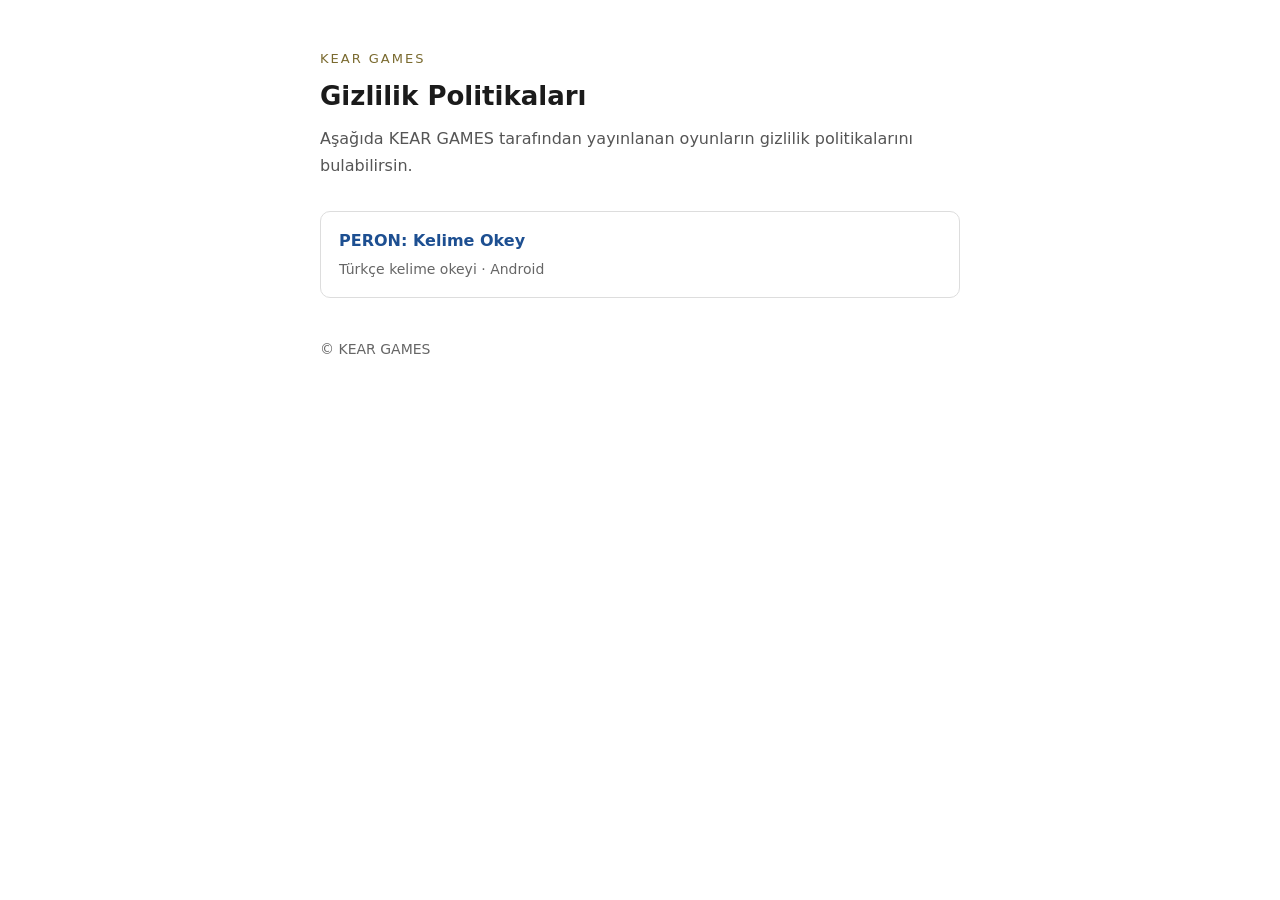
==== gizlilik/index.html @ 0ea86627 "KEAR GAMES sayfalari: ana sayfa ve gizlilik politikalari keargames.com adresinde GitHub Pages ile ya" ====
<!doctype html>
<html lang="tr">
<head>
<meta charset="utf-8">
<meta name="viewport" content="width=device-width, initial-scale=1">
<title>KEAR GAMES — Gizlilik Politikaları</title>
<meta name="description" content="KEAR GAMES oyunlarının gizlilik politikaları.">
<style>
  :root{ color-scheme: light dark; }
  *{ box-sizing:border-box; }
  body{
    margin:0 auto; padding:48px 20px 64px; max-width:680px;
    font:16px/1.65 system-ui, -apple-system, "Segoe UI", Roboto, sans-serif;
    color:#1b1b1b; background:#fff;
  }
  .marka{ font-size:13px; letter-spacing:2px; text-transform:uppercase; color:#7a6a2f; margin:0 0 6px; }
  h1{ font-size:26px; margin:0 0 8px; }
  p.alt{ color:#555; margin:0 0 32px; }
  ul{ list-style:none; padding:0; margin:0; }
  li a{
    display:block; padding:16px 18px; border:1px solid #ddd; border-radius:10px;
    text-decoration:none; color:#1d4f91; font-weight:600; margin-bottom:12px;
  }
  li a span{ display:block; font-weight:400; font-size:14px; color:#666; margin-top:3px; }
  footer{ margin-top:40px; font-size:14px; color:#666; }
  @media (prefers-color-scheme: dark){
    body{ color:#e8e6e1; background:#15171a; }
    .marka{ color:#c8b45f; } p.alt, footer, li a span{ color:#9a9a9a; }
    li a{ border-color:#333; color:#7fb0f0; }
  }
</style>
</head>
<body>

<p class="marka">KEAR GAMES</p>
<h1>Gizlilik Politikaları</h1>
<p class="alt">Aşağıda KEAR GAMES tarafından yayınlanan oyunların gizlilik politikalarını bulabilirsin.</p>

<ul>
  <li>
    <a href="peron/">PERON: Kelime Okey
      <span>Türkçe kelime okeyi · Android</span>
    </a>
  </li>
</ul>

<footer>
  <p>© KEAR GAMES</p>
</footer>

</body>
</html>
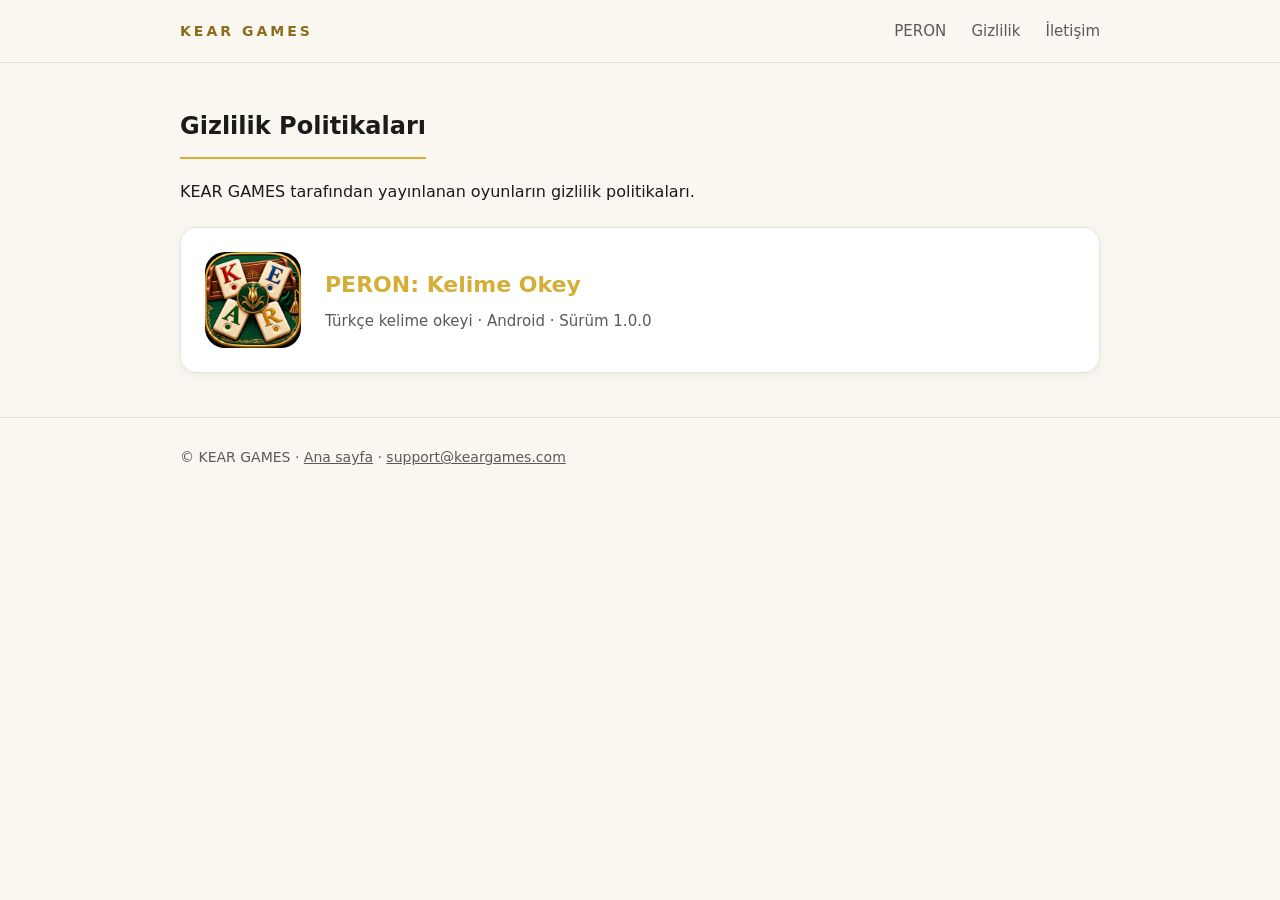
==== commit 79c9d615: "Marka sitesi: ana sayfa, PERON tanitim sayfasi ve ortak stil   index.html        KEAR GAMES ana sayf" ====
--- a/gizlilik/index.html
+++ b/gizlilik/index.html
@@ -3,49 +3,45 @@
 <head>
 <meta charset="utf-8">
 <meta name="viewport" content="width=device-width, initial-scale=1">
-<title>KEAR GAMES — Gizlilik Politikaları</title>
+<title>Gizlilik Politikaları — KEAR GAMES</title>
 <meta name="description" content="KEAR GAMES oyunlarının gizlilik politikaları.">
-<style>
-  :root{ color-scheme: light dark; }
-  *{ box-sizing:border-box; }
-  body{
-    margin:0 auto; padding:48px 20px 64px; max-width:680px;
-    font:16px/1.65 system-ui, -apple-system, "Segoe UI", Roboto, sans-serif;
-    color:#1b1b1b; background:#fff;
-  }
-  .marka{ font-size:13px; letter-spacing:2px; text-transform:uppercase; color:#7a6a2f; margin:0 0 6px; }
-  h1{ font-size:26px; margin:0 0 8px; }
-  p.alt{ color:#555; margin:0 0 32px; }
-  ul{ list-style:none; padding:0; margin:0; }
-  li a{
-    display:block; padding:16px 18px; border:1px solid #ddd; border-radius:10px;
-    text-decoration:none; color:#1d4f91; font-weight:600; margin-bottom:12px;
-  }
-  li a span{ display:block; font-weight:400; font-size:14px; color:#666; margin-top:3px; }
-  footer{ margin-top:40px; font-size:14px; color:#666; }
-  @media (prefers-color-scheme: dark){
-    body{ color:#e8e6e1; background:#15171a; }
-    .marka{ color:#c8b45f; } p.alt, footer, li a span{ color:#9a9a9a; }
-    li a{ border-color:#333; color:#7fb0f0; }
-  }
-</style>
+<link rel="icon" href="/gorseller/peron-ikon.png">
+<link rel="stylesheet" href="/stil.css">
 </head>
 <body>
 
-<p class="marka">KEAR GAMES</p>
-<h1>Gizlilik Politikaları</h1>
-<p class="alt">Aşağıda KEAR GAMES tarafından yayınlanan oyunların gizlilik politikalarını bulabilirsin.</p>
+<header class="ust">
+  <div class="kap">
+    <a class="logo" href="/">KEAR GAMES</a>
+    <nav>
+      <a href="/peron/">PERON</a>
+      <a href="/gizlilik/">Gizlilik</a>
+      <a href="mailto:support@keargames.com">İletişim</a>
+    </nav>
+  </div>
+</header>
 
-<ul>
-  <li>
-    <a href="peron/">PERON: Kelime Okey
-      <span>Türkçe kelime okeyi · Android</span>
+<div class="kap">
+  <section>
+    <h2>Gizlilik Politikaları</h2>
+    <p style="margin-bottom:22px">KEAR GAMES tarafından yayınlanan oyunların gizlilik politikaları.</p>
+
+    <a class="oyun" href="/gizlilik/peron/">
+      <img src="/gorseller/peron-ikon.png" alt="" width="96" height="96">
+      <div class="bilgi">
+        <h3>PERON: Kelime Okey</h3>
+        <p>Türkçe kelime okeyi · Android · Sürüm 1.0.0</p>
+      </div>
     </a>
-  </li>
-</ul>
+  </section>
+</div>
 
 <footer>
-  <p>© KEAR GAMES</p>
+  <div class="kap">
+    © KEAR GAMES ·
+    <a href="/">Ana sayfa</a> ·
+    <a href="mailto:support@keargames.com">support@keargames.com</a>
+  </div>
 </footer>
 
 </body>
--- a/stil.css
+++ b/stil.css
@@ -0,0 +1,78 @@
+/* KEAR GAMES — ortak stil. Harici kaynak yok. */
+:root{
+  --yesil:#0f4d33; --yesil-koyu:#0a3524; --altin:#d4af37;
+  --krem:#f3ede0; --metin:#e8e6e1; --soluk:#a9a49a; --kart:#12261d;
+}
+*{ box-sizing:border-box; margin:0; padding:0; }
+body{
+  font:16px/1.65 system-ui,-apple-system,"Segoe UI",Roboto,sans-serif;
+  color:var(--metin); background:var(--yesil-koyu);
+  background-image:radial-gradient(ellipse at 50% -10%, #16624180 0%, transparent 60%);
+  min-height:100vh;
+}
+.kap{ max-width:960px; margin:0 auto; padding:0 20px; }
+a{ color:var(--altin); }
+
+/* ---- ust menu ---- */
+header.ust{ border-bottom:1px solid #ffffff14; padding:18px 0; }
+header.ust .kap{ display:flex; align-items:center; justify-content:space-between; gap:16px; flex-wrap:wrap; }
+.logo{ font-weight:800; letter-spacing:3px; font-size:14px; text-transform:uppercase;
+  color:var(--altin); text-decoration:none; }
+nav a{ color:var(--soluk); text-decoration:none; margin-left:20px; font-size:15px; }
+nav a:hover{ color:var(--altin); }
+
+/* ---- hero ---- */
+.hero{ padding:56px 0 40px; text-align:center; }
+.hero img{ width:100%; max-width:760px; height:auto; border-radius:16px;
+  box-shadow:0 18px 50px #0006; }
+.hero h1{ font-size:clamp(28px,5vw,42px); line-height:1.15; margin:28px 0 12px; }
+.hero p{ color:var(--soluk); font-size:18px; max-width:620px; margin:0 auto; }
+
+/* ---- bolum ---- */
+section{ padding:44px 0; }
+h2{ font-size:24px; margin-bottom:20px; padding-bottom:10px;
+  border-bottom:2px solid var(--altin); display:inline-block; }
+
+/* ---- oyun karti ---- */
+.oyun{ display:flex; gap:24px; align-items:center; flex-wrap:wrap;
+  background:var(--kart); border:1px solid #ffffff14; border-radius:16px;
+  padding:24px; text-decoration:none; color:inherit; transition:transform .15s, border-color .15s; }
+.oyun:hover{ transform:translateY(-3px); border-color:var(--altin); }
+.oyun img{ width:96px; height:96px; border-radius:20px; flex:0 0 auto; }
+.oyun .bilgi{ flex:1; min-width:220px; }
+.oyun h3{ font-size:22px; color:var(--altin); margin-bottom:6px; }
+.oyun p{ color:var(--soluk); font-size:15px; }
+.rozet{ display:inline-block; margin-top:10px; font-size:12px; letter-spacing:1px;
+  text-transform:uppercase; background:#ffffff12; border:1px solid #ffffff20;
+  padding:4px 10px; border-radius:999px; color:var(--metin); }
+
+/* ---- ozellik listesi ---- */
+.ozellikler{ list-style:none; display:grid; gap:12px;
+  grid-template-columns:repeat(auto-fit,minmax(260px,1fr)); }
+.ozellikler li{ background:var(--kart); border:1px solid #ffffff12;
+  border-radius:12px; padding:14px 16px; font-size:15px; }
+.ozellikler li::before{ content:"◆ "; color:var(--altin); }
+
+/* ---- galeri ---- */
+.galeri{ display:grid; gap:14px; grid-template-columns:repeat(auto-fit,minmax(280px,1fr)); }
+.galeri img{ width:100%; height:auto; border-radius:12px; border:1px solid #ffffff14;
+  cursor:zoom-in; transition:transform .15s; display:block; }
+.galeri img:hover{ transform:scale(1.02); }
+
+/* ---- buyutec ---- */
+.buyutec{ position:fixed; inset:0; background:#000000e8; display:none;
+  align-items:center; justify-content:center; padding:20px; z-index:100; cursor:zoom-out; }
+.buyutec.acik{ display:flex; }
+.buyutec img{ max-width:100%; max-height:100%; border-radius:10px; }
+
+footer{ border-top:1px solid #ffffff14; padding:28px 0 48px; color:var(--soluk); font-size:14px; }
+footer a{ color:var(--soluk); }
+footer a:hover{ color:var(--altin); }
+
+@media (prefers-color-scheme: light){
+  body{ background:#faf7f0; background-image:none; color:#1b1b1b; }
+  :root{ --kart:#fff; --soluk:#5a5a5a; --metin:#1b1b1b; }
+  header.ust, footer{ border-color:#0000001a; }
+  .oyun, .ozellikler li{ border-color:#0000001a; box-shadow:0 2px 10px #0000000d; }
+  .logo{ color:#8a6d1f; } a{ color:#8a6d1f; }
+}
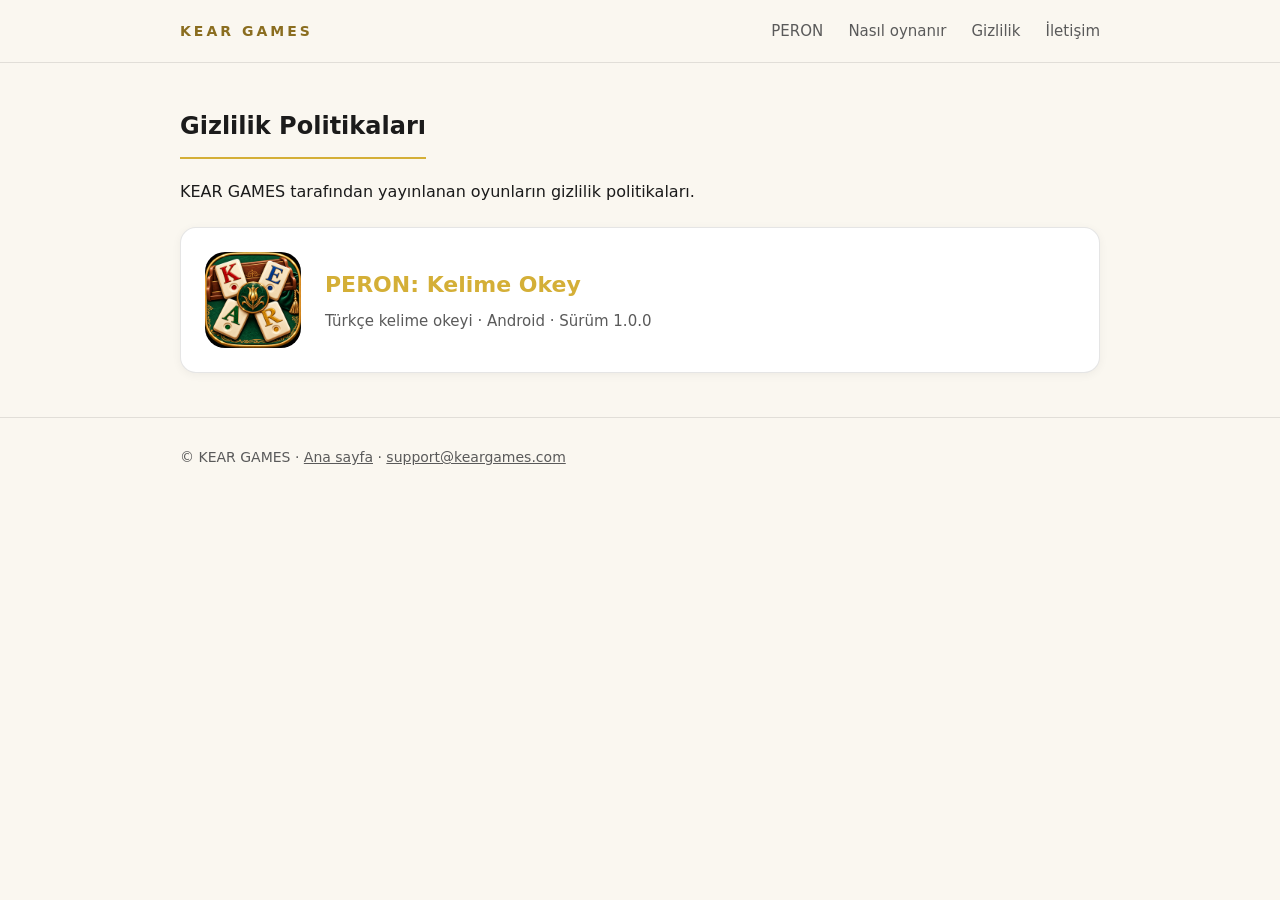
==== commit 85c8fab1: "Nasil Oynanir sayfasi ekle nasil-oynanir/index.html: amac, 5 adimli tur akisi, puanlama tablosu (acm" ====
--- a/gizlilik/index.html
+++ b/gizlilik/index.html
@@ -15,6 +15,7 @@
     <a class="logo" href="/">KEAR GAMES</a>
     <nav>
       <a href="/peron/">PERON</a>
+      <a href="/nasil-oynanir/">Nasıl oynanır</a>
       <a href="/gizlilik/">Gizlilik</a>
       <a href="mailto:support@keargames.com">İletişim</a>
     </nav>
